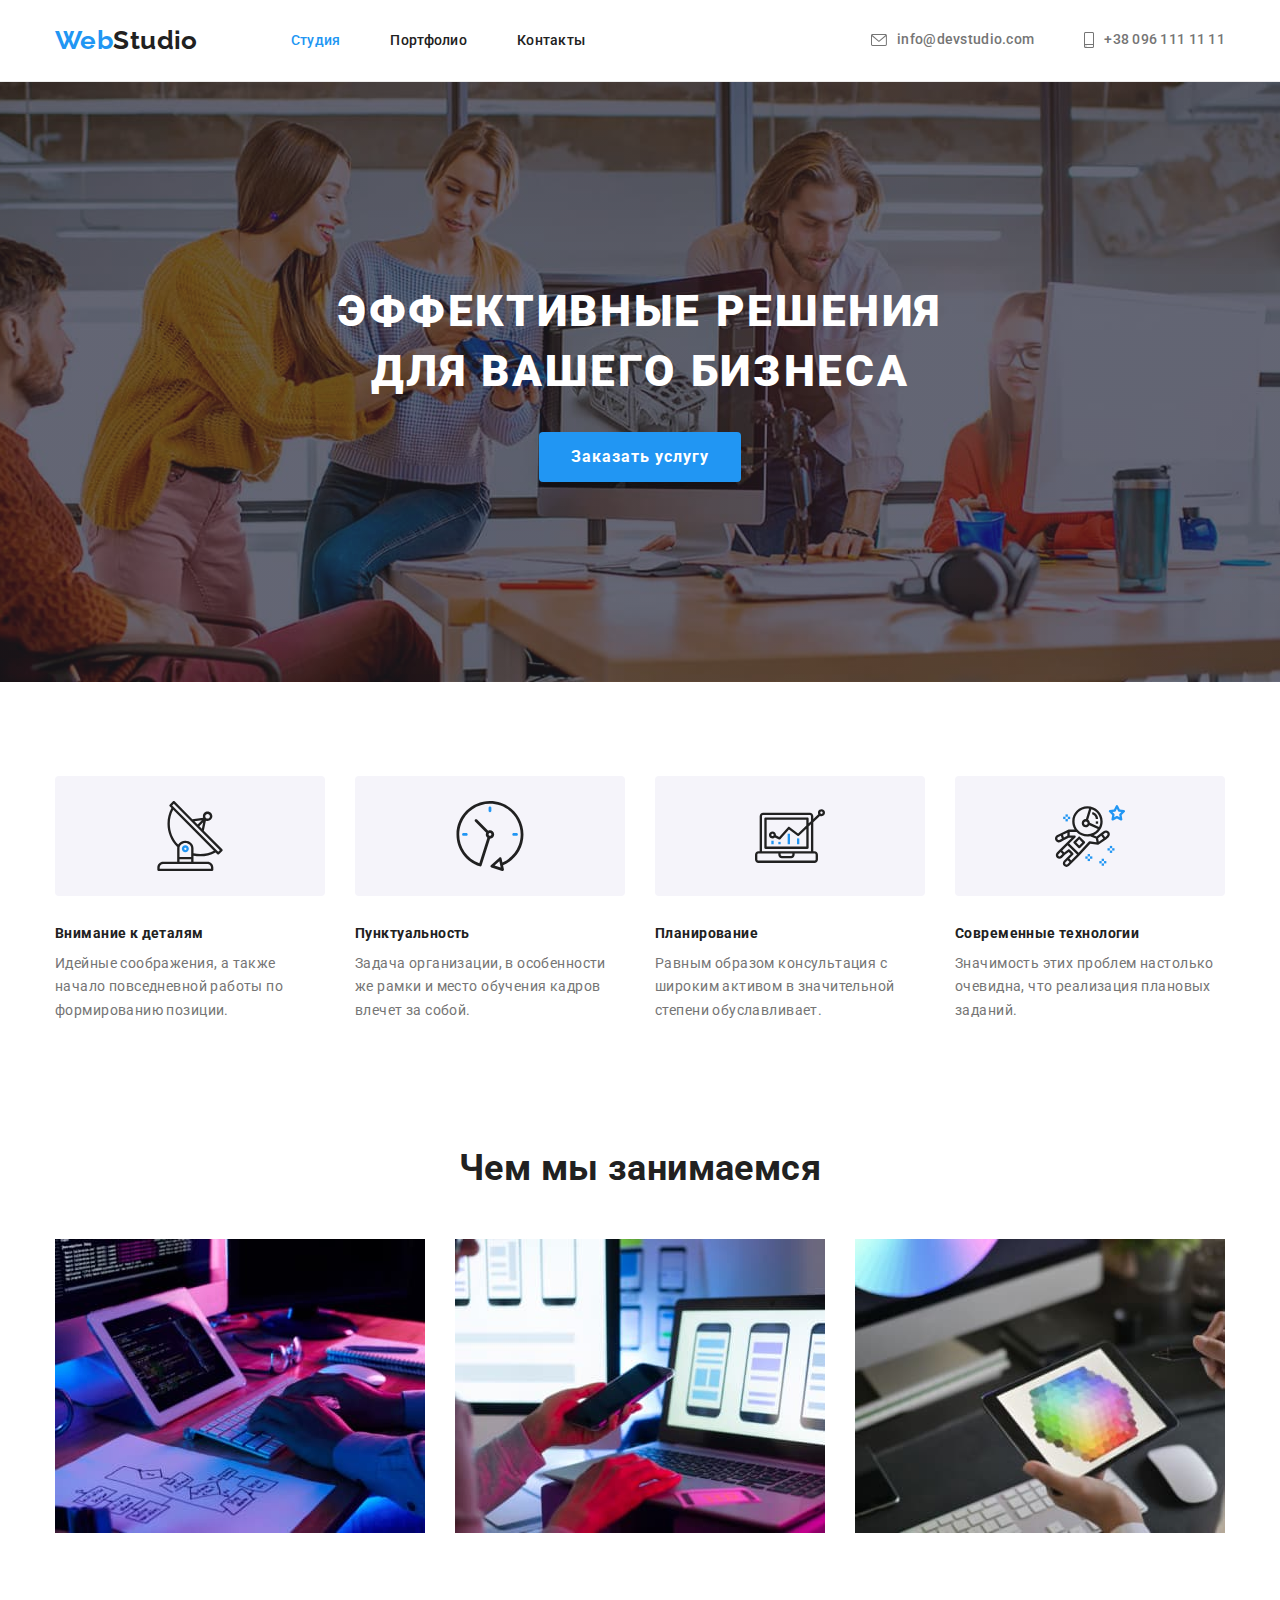
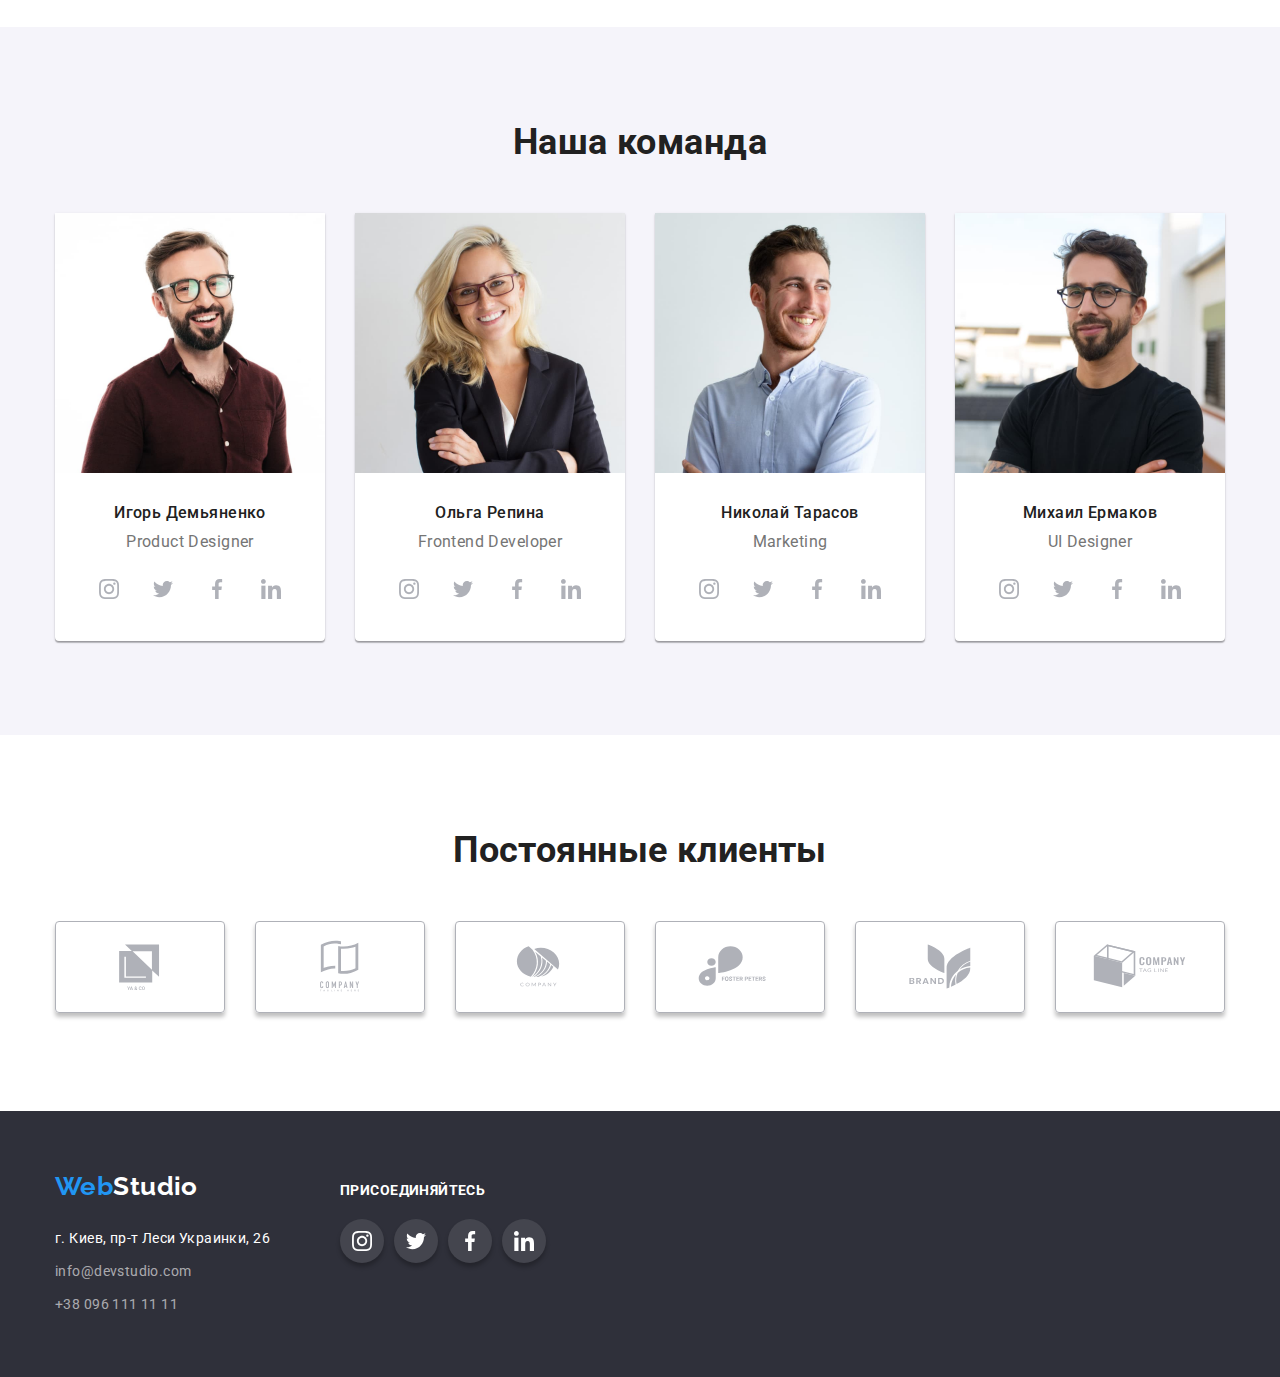
==== index.html @ 9200c5a9 "new" ====
<!DOCTYPE html>
<html lang="ru">
  <head>
    <meta charset="UTF-8" />
    <meta http-equiv="X-UA-Compatible" content="IE=edge" />
    <meta name="viewport" content="width=device-width, initial-scale=1.0" />
    <title>Studia</title>
    <link rel="preconnect" href="https://fonts.gstatic.com" />
    <link
      href="https://fonts.googleapis.com/css2?family=Raleway:wght@700&family=Roboto:wght@400;500;700;900&display=swap"
      rel="stylesheet"
    />
    <link
      rel="stylesheet"
      href="https://cdnjs.cloudflare.com/ajax/libs/modern-normalize/1.1.0/modern-normalize.min.css"
    />
    <link rel="stylesheet" href="./css/styles.css" />
  </head>
  <body>
    <!-- Шапка Сайта-->
    <header>
      <div class="container main-nav">
        <a href="./index.html" class="logo"
          >Web<span class="accent">Studio</span></a
        >
        <nav>
          <ul class="site-nav list">
            <li class="item"><a href="/" class="current">Студия</a></li>
            <li class="item"><a href="./portfolio.html">Портфолио</a></li>
            <li class="item"><a href="/">Контакты</a></li>
          </ul>
        </nav>
        <ul class="contacts-list">
          <li class="item">
            <a href="mailto:info@devstudio.com" class="envelope">
              <svg width="16px" height="12px" class="envelope-icon">
                <use href="./images/symbol-defs.svg#icon-envelope"></use>
              </svg>
              info@devstudio.com</a
            >
          </li>
          <li class="item">
            <a href="tel:+380961111111" class="envelope">
              <svg class="envelope-icon" width="10px" height="16px">
                <use href="./images/symbol-defs.svg#icon-smartphone"></use>
              </svg>
              +38 096 111 11 11</a
            >
          </li>
        </ul>
      </div>
    </header>
    <main>
      <!-- Решения для бизнеса-->
      <section class="hero">
        <h1 class="hero-title">Эффективные решения<br />для вашего бизнеса</h1>
        <button type="button">Заказать услугу</button>
      </section>
      <!-- Особенности в работах-->
      <section class="section">
        <div class="container">
          <h2 class="visually-hidden">Особенности в работах</h2>
          <ul class="list-text">
            <li class="list-text-item">
              <div class="list-text-icons">
                <svg width="70px" height="70px">
                  <use href="./images/symbol-defs.svg#icon-antenna"></use>
                </svg>
              </div>
              <h3>Внимание к деталям</h3>
              <p>
                Идейные соображения, а также начало повседневной работы по
                формированию позиции.
              </p>
            </li>
            <li class="list-text-item clock">
              <div class="list-text-icons">
                <svg width="70px" height="70px">
                  <use href="./images/symbol-defs.svg#icon-clock"></use>
                </svg>
              </div>
              <h3>Пунктуальность</h3>
              <p>
                Задача организации, в особенности же рамки и место обучения
                кадров влечет за собой.
              </p>
            </li>
            <li class="list-text-item diagram">
              <div class="list-text-icons">
                <svg width="70px" height="70px">
                  <use href="./images/symbol-defs.svg#icon-diagram"></use>
                </svg>
              </div>
              <h3>Планирование</h3>
              <p>
                Равным образом консультация с широким активом в значительной
                степени обуславливает.
              </p>
            </li>
            <li class="list-text-item astronaut">
              <div class="list-text-icons">
                <svg width="70px" height="70px">
                  <use href="./images/symbol-defs.svg#icon-astronaut"></use>
                </svg>
              </div>
              <h3>Современные технологии</h3>
              <p>
                Значимость этих проблем настолько очевидна, что реализация
                плановых заданий.
              </p>
            </li>
          </ul>
        </div>
      </section>
      <!-- Чем мы занимаемся-->
      <section class="section work">
        <div class="container">
          <h2 class="section-title">Чем мы занимаемся</h2>
          <ul class="list">
            <li>
              <img
                src="./images/planshet.jpg"
                alt="печать текста на клавиатуре"
                width="370"
              />
            </li>
            <li>
              <img
                src="./images/telefon.jpg"
                alt="с телефоном в руках"
                width="370"
              />
            </li>
            <li>
              <img
                src="./images/risunok.jpg"
                alt="с планшетом в руках"
                width="370"
              />
            </li>
          </ul>
        </div>
      </section>
      <!-- Команда-->
      <section class="section-our-team">
        <div class="container">
          <h2 class="section-title">Наша команда</h2>
          <ul class="list">
            <li class="list-item">
              <img
                src="./images/igordemjanenko.jpg"
                alt="Игорь Демьяненко"
                width="270"
              />

              <h3>Игорь Демьяненко</h3>
              <p>Product Designer</p>

              <ul class="list-icons-team">
                <li>
                  <a href="https://www.instagram.com/" class="icons-team">
                    <svg class="icon-team" width="20px" height="20px">
                      <use href="./images/symbol-defs.svg#icon-instagram"></use>
                    </svg>
                  </a>
                </li>
                <li>
                  <a href="https://www.twitter.com/" class="icons-team">
                    <svg class="icon-team" width="20px" height="20px">
                      <use href="./images/symbol-defs.svg#icon-twitter"></use>
                    </svg>
                  </a>
                </li>
                <li>
                  <a href="https://www.facebook.com/" class="icons-team">
                    <svg class="icon-team" width="20px" height="20px">
                      <use href="./images/symbol-defs.svg#icon-facebook"></use>
                    </svg>
                  </a>
                </li>
                <li>
                  <a href="https://www.linkedin.com/" class="icons-team">
                    <svg class="icon-team" width="20px" height="20px">
                      <use href="./images/symbol-defs.svg#icon-linkedin"></use>
                    </svg>
                  </a>
                </li>
              </ul>
            </li>
            <li class="list-item">
              <img
                src="./images/olgarepina.jpg"
                alt="Ольга Репина"
                width="270"
              />

              <h3>Ольга Репина</h3>
              <p>Frontend Developer</p>

              <ul class="list-icons-team">
                <li>
                  <a href="https://www.instagram.com/" class="icons-team">
                    <svg class="icon-team" width="20px" height="20px">
                      <use href="./images/symbol-defs.svg#icon-instagram"></use>
                    </svg>
                  </a>
                </li>
                <li>
                  <a href="https://www.twitter.com/" class="icons-team">
                    <svg class="icon-team" width="20px" height="20px">
                      <use href="./images/symbol-defs.svg#icon-twitter"></use>
                    </svg>
                  </a>
                </li>
                <li>
                  <a href="https://www.facebook.com/" class="icons-team">
                    <svg class="icon-team" width="20px" height="20px">
                      <use href="./images/symbol-defs.svg#icon-facebook"></use>
                    </svg>
                  </a>
                </li>
                <li>
                  <a href="https://www.linkedin.com/" class="icons-team">
                    <svg class="icon-team" width="20px" height="20px">
                      <use href="./images/symbol-defs.svg#icon-linkedin"></use>
                    </svg>
                  </a>
                </li>
              </ul>
            </li>
            <li class="list-item">
              <img
                src="./images/nikolajtarasov.jpg"
                alt="Николай Тарасов"
                width="270"
              />

              <h3>Николай Тарасов</h3>
              <p>Marketing</p>

              <ul class="list-icons-team">
                <li>
                  <a href="https://www.instagram.com/" class="icons-team">
                    <svg class="icon-team" width="20px" height="20px">
                      <use href="./images/symbol-defs.svg#icon-instagram"></use>
                    </svg>
                  </a>
                </li>
                <li>
                  <a href="https://www.twitter.com/" class="icons-team">
                    <svg class="icon-team" width="20px" height="20px">
                      <use href="./images/symbol-defs.svg#icon-twitter"></use>
                    </svg>
                  </a>
                </li>
                <li>
                  <a href="https://www.facebook.com/" class="icons-team">
                    <svg class="icon-team" width="20px" height="20px">
                      <use href="./images/symbol-defs.svg#icon-facebook"></use>
                    </svg>
                  </a>
                </li>
                <li>
                  <a href="https://www.linkedin.com/" class="icons-team">
                    <svg class="icon-team" width="20px" height="20px">
                      <use href="./images/symbol-defs.svg#icon-linkedin"></use>
                    </svg>
                  </a>
                </li>
              </ul>
            </li>
            <li class="list-item">
              <img
                src="./images/mikhailyermakov.jpg"
                alt="Михаил Ермаков"
                width="270"
              />

              <h3>Михаил Ермаков</h3>
              <p>UI Designer</p>

              <ul class="list-icons-team">
                <li>
                  <a href="https://www.instagram.com/" class="icons-team">
                    <svg class="icon-team" width="20px" height="20px">
                      <use href="./images/symbol-defs.svg#icon-instagram"></use>
                    </svg>
                  </a>
                </li>
                <li>
                  <a href="https://www.twitter.com/" class="icons-team">
                    <svg class="icon-team" width="20px" height="20px">
                      <use href="./images/symbol-defs.svg#icon-twitter"></use>
                    </svg>
                  </a>
                </li>
                <li>
                  <a href="https://www.facebook.com/" class="icons-team">
                    <svg class="icon-team" width="20px" height="20px">
                      <use href="./images/symbol-defs.svg#icon-facebook"></use>
                    </svg>
                  </a>
                </li>
                <li>
                  <a href="https://www.linkedin.com/" class="icons-team">
                    <svg class="icon-team" width="20px" height="20px">
                      <use href="./images/symbol-defs.svg#icon-linkedin"></use>
                    </svg>
                  </a>
                </li>
              </ul>
            </li>
          </ul>
        </div>
      </section>
      <section class="our-clients">
        <div class="container">
          <h2 class="section-title">Постоянные клиенты</h2>
          <ul class="list-logos">
            <li class="svg-logo-list">
              <a href="/" class="logo-client">
                <svg width="106px" height="60px" class="svg-logo">
                  <use href="./images/symbol-defs.svg#icon-Logo1"></use>
                </svg>
              </a>
            </li>
            <li class="svg-logo-list">
              <a href="/" class="logo-client">
                <svg width="106px" height="60px" class="svg-logo">
                  <use href="./images/symbol-defs.svg#icon-Logo2"></use>
                </svg>
              </a>
            </li>
            <li class="svg-logo-list">
              <a href="/" class="logo-client">
                <svg width="106px" height="60px" class="svg-logo">
                  <use href="./images/symbol-defs.svg#icon-Logo3"></use>
                </svg>
              </a>
            </li>
            <li class="svg-logo-list">
              <a href="/" class="logo-client">
                <svg width="106px" height="60px" class="svg-logo">
                  <use href="./images/symbol-defs.svg#icon-Logo4"></use>
                </svg>
              </a>
            </li>
            <li class="svg-logo-list">
              <a href="/" class="logo-client">
                <svg width="106px" height="60px" class="svg-logo">
                  <use href="./images/symbol-defs.svg#icon-Logo5"></use>
                </svg>
              </a>
            </li>
            <li class="svg-logo-list">
              <a href="/" class="logo-client">
                <svg width="106px" height="60px" class="svg-logo">
                  <use href="./images/symbol-defs.svg#icon-Logo6"></use>
                </svg>
              </a>
            </li>
          </ul>
        </div>
      </section>
    </main>
    <!--Футер-->
    <footer>
      <div class="container footer-container">
        <div class="nav-footer">
          <a href="/" class="logo logo-footer"
            >Web<span class="accent-footer">Studio</span></a
          >
          <address>
            <ul class="list-footer">
              <li>
                <a
                  class="adress"
                  href="https://goo.gl/maps/MWfXR5edQ5mQwXb56"
                  target="_blank"
                  rel="noreferrer noopener"
                  title="карты google"
                  >г. Киев, пр-т Леси Украинки, 26</a
                >
              </li>
              <li>
                <a class="contacts-footer" href="mailto:info@devstudio.com"
                  >info@devstudio.com</a
                >
              </li>
              <li>
                <a class="contacts-footer" href="tel:+380961111111"
                  >+38 096 111 11 11</a
                >
              </li>
            </ul>
          </address>
        </div>
        <div class="icons-nav-footer">
          <p class="text-footer">Присоединяйтесь</p>
          <ul class="list-icons-footer">
            <li>
              <a href="https://www.instagram.com/" class="icons-footer">
                <svg class="icon-footer" width="20px" height="20px">
                  <use href="./images/symbol-defs.svg#icon-instagram"></use>
                </svg>
              </a>
            </li>
            <li>
              <a href="https://www.twitter.com/" class="icons-footer">
                <svg class="icon-footer" width="20px" height="20px">
                  <use href="./images/symbol-defs.svg#icon-twitter"></use>
                </svg>
              </a>
            </li>
            <li>
              <a href="https://www.facebook.com/" class="icons-footer">
                <svg class="icon-footer" width="20px" height="20px">
                  <use href="./images/symbol-defs.svg#icon-facebook"></use>
                </svg>
              </a>
            </li>
            <li>
              <a href="https://www.linkedin.com/" class="icons-footer">
                <svg class="icon-footer" width="20px" height="20px">
                  <use href="./images/symbol-defs.svg#icon-linkedin"></use>
                </svg>
              </a>
            </li>
          </ul>
        </div>
      </div>
    </footer>
  </body>
</html>
---- css/styles.css ----
:root {
  --primary-text-color: #212121;
  --secondary-text-color: #757575;
  --accent: #2196f3;
  --font-color: #ffffff;
  --secondary-font-color: #2f303a;
  --third-font-color: #f5f4fa;
}
h1,
h2,
h3,
p {
  margin-top: 0;
  margin-bottom: 0;
}
html {
  box-sizing: border-box;
}
header {
  padding-top: 25px;
  padding-bottom: 25px;
  border-bottom: 1px solid #ececec;
}
body {
  background-color: var(--font-color);
  color: var(--primary-text-color);
  margin: 0;

  font-family: roboto, sans-serif;
  letter-spacing: 0.03em;
  font-size: 14px;
  line-height: 1.7;
}
img {
  display: block;
}

.list {
  display: flex;
  flex-wrap: wrap;
  list-style: none;
  padding: 0;
  margin: 0;
}
.list .item:not(:last-child) {
  margin-right: 50px;
}
.list li:not(:last-child) {
  margin-right: 30px;
}
.list-item {
  background-color: var(--font-color);
  margin-bottom: 0;
  box-shadow: 0px 1px 3px rgba(0, 0, 0, 0.12), 0px 1px 1px rgba(0, 0, 0, 0.14),
    0px 2px 1px rgba(0, 0, 0, 0.2);
  border-radius: 0px 0px 4px 4px;
}
a {
  text-decoration: none;
}
.list-text {
  display: flex;
  flex-wrap: nowrap;
  list-style: none;
  padding-left: 0;
  margin: 0;
}
.list-text li:not(:last-child) {
  margin-right: 30px;
}

.list-text-item {
  height: auto;
  width: 270px;

  margin-bottom: 30px;
}
.list-text-icons {
  background-color: var(--third-font-color);
  height: 120px;
  margin-bottom: 30px;
  align-items: center;
  justify-content: center;
  display: flex;
  border-radius: 4px;
}

.container {
  width: 1200px;
  padding-left: 15px;
  padding-right: 15px;
  margin: 0 auto;
}

/* header */
.main-nav {
  display: flex;
  align-items: center;
}

.logo {
  color: var(--accent);
  margin-right: 93px;

  font-family: raleway;
  font-weight: bold;
  font-size: 26px;
  line-height: 1.19;
}

.accent {
  color: var(--primary-text-color);
}
.accent-footer {
  color: var(--font-color);
}

.site-nav a {
  color: var(--primary-text-color);

  font-weight: 500;
  font-size: 14px;
  line-height: 1.14;
  letter-spacing: 0.02em;
}

.site-nav a:hover,
.site-nav a:focus {
  color: var(--accent);
}
.site-nav .current {
  color: var(--accent);
}
.site-nav {
  display: flex;
}
.site-nav .item {
  margin-right: 50px;
  display: block;
}
.site-nav .item:last-child {
  margin-right: 0;
}
.contacts-list a {
  color: var(--secondary-text-color);

  font-weight: 500;
  font-size: 14px;
  line-height: 1.14;
  letter-spacing: 0.02em;
}

.contacts-list {
  display: flex;
  list-style: none;
  padding-left: 0;
  padding: 0;
  margin-top: 0;
  margin-bottom: 0;
  margin-left: auto;
}
.contacts-list .item + .item {
  margin-left: 50px;
}
.envelope {
  display: flex;
  align-items: center;
}
.envelope:hover,
.envelope:focus {
  color: var(--accent);
  cursor: pointer;
}
.envelope-icon {
  margin-right: 10px;
  fill: currentColor;
}

.visually-hidden {
  position: absolute;
  width: 1px;
  height: 1px;
  margin: -1px;
  border: 0;
  padding: 0;
  white-space: nowrap;
  clip-path: inset(100%);
  clip: rect(0 0 0 0);
  overflow: hidden;
}

/* hero */
.hero {
  background-color: var(--secondary-font-color);
  text-align: center;
  margin-left: auto;
  margin-right: auto;
  padding-top: 200px;
  padding-bottom: 200px;
  max-width: 1600px;
  background-image: linear-gradient(
      to right,
      rgba(47, 48, 58, 40%),
      rgba(47, 48, 58, 40%)
    ),
    url("../images/hero.jpg");

  background-repeat: no-repeat;
  background-position: center;
  background-size: cover;
}

.hero-title {
  color: var(--font-color);
  margin-top: 0;
  margin-bottom: 30px;
  font-weight: 900;
  font-size: 44px;
  line-height: 1.36;

  letter-spacing: 0.06em;
  text-transform: uppercase;
}

/* section */
.section {
  padding-top: 94px;
  padding-bottom: 94px;
}
.work {
  padding-top: 0;
}

.section-title {
  color: var(--primary-text-color);
  margin-top: 0;
  margin-bottom: 50px;

  font-weight: bold;
  font-size: 36px;
  line-height: 1.17;
  text-align: center;
}
.section h3 {
  margin-bottom: 10px;

  font-weight: bold;
  font-size: 14px;
  line-height: 1.14;
}

.section p {
  color: var(--secondary-text-color);
  margin-bottom: 0;
  margin-top: 0;
}
.section-our-team {
  background-color: var(--third-font-color);

  padding-top: 94px;
  padding-bottom: 94px;
}
.section-our-team p {
  color: var(--secondary-text-color);

  font-size: 16px;
  line-height: 1.19;
  text-align: center;
}

.section-our-team h3 {
  margin-top: 30px;
  margin-bottom: 10px;

  font-weight: 500;
  font-size: 16px;
  line-height: 1.19;
  text-align: center;
}

.icons-nav-team {
  display: flex;
  justify-content: center;
}
.list-icons-team {
  list-style: none;
  display: flex;
  padding-left: 0;
  justify-content: center;
  margin-top: 16px;
  margin-bottom: 0;
  margin-bottom: 30px;
}
.list-icons-team li:not(:last-child) {
  margin-right: 10px;
}

.icons-team {
  display: flex;
  align-items: center;
  justify-content: center;
  width: 44px;
  height: 44px;
  border-radius: 50%;
  fill: rgba(175, 177, 184, 1);
}
.icons-team:hover,
.icons-team:focus {
  background-color: var(--accent);
  fill: var(--font-color);
}

/* button */
button {
  color: var(--font-color);
  background: var(--accent);
  cursor: pointer;
  border-radius: 4px;
  padding: 10px 32px;
  min-width: 200px;
  text-align: center;
  box-shadow: 0px 4px 4px rgba(0, 0, 0, 0.15);
  border: 0;

  font-family: inherit;
  font-weight: bold;
  font-size: 16px;
  line-height: 1.88;
  letter-spacing: 0.06em;
}
button:hover,
button:focus {
  background: #188ce8;
  box-shadow: 0px 4px 4px rgba(0, 0, 0, 0.15);
  border-radius: 0;
}

.filter-button {
  color: var(--primary-text-color);
  min-width: 73px;
  background-color: var(--third-font-color);
  border-radius: 4px;
  display: inline-block;
  text-align: center;
  padding: 6px 22px;
  box-shadow: none;

  font-family: inherit;
  font-weight: 500;
  font-size: 16px;
  line-height: 1.63;
  letter-spacing: 0.03em;
}

.filter-button:hover,
.filter-button:focus {
  color: var(--font-color);
  background-color: var(--accent);
  border-radius: 4px;
  box-shadow: 0px 2px 2px 0px rgba(0, 0, 0, 0.12),
    0px 1px 2px 0px rgba(0, 0, 0, 0.08), 0px 3px 1px 0px rgba(0, 0, 0, 0.1);
}
.our-clients {
  margin-top: 94px;
}
.logo-client {
  display: flex;
  align-items: center;
  justify-content: center;
  width: 170px;
  height: 92px;
  fill: #afb1b8;
  box-shadow: 0px 4px 4px 0px rgba(0, 0, 0, 0.25);
  border-radius: 4px;
  border: 1px solid #afb1b8;
}
.list-logos {
  display: flex;
  list-style: none;
  flex-wrap: nowrap;
  justify-content: space-between;
  padding-left: 0;
  margin-bottom: 98px;
  margin-top: 0;
}
.svg-logo-list:not(:last-child) {
  margin-right: 30px;
}
.svg-logo {
  margin: 16px 32px;
}
.logo-client:hover,
.logo-client:focus {
  fill: var(--accent);
  border: 1px solid #2196f3;
}
/* footer */

.logo-footer {
  margin-bottom: 25px;
  display: block;
  margin-right: 0;
}

.list-footer {
  list-style: none;
  margin-top: 0;
  margin-bottom: 0;

  padding-left: 0;
}
.list-footer li:not(:last-child) {
  margin-bottom: 9px;
}
footer {
  background-color: var(--secondary-font-color);
  padding-top: 60px;
  padding-bottom: 60px;
}
.footer-container {
  display: flex;
  width: 1200px;
  justify-content: left;
  align-items: baseline;
}
.adress {
  color: var(--font-color);
  margin-bottom: 9px;
}
.adress:hover,
.adress:focus {
  color: var(--accent);
}
.contacts-footer {
  color: #ffffff99;
  margin-bottom: 9px;
}
.contacts-footer:hover,
.contacts-footer:focus {
  color: var(--accent);
}
address {
  font-style: normal;
}
.text-footer {
  text-transform: uppercase;
  color: var(--font-color);
  font-weight: bold;
  font-size: 14px;
  line-height: 1.14;
  letter-spacing: 0.03em;
}

.icons-footer:hover,
.icons-footer:focus {
  background-color: var(--accent);
}

.icons-footer {
  display: flex;
  align-items: center;
  justify-content: center;
  width: 44px;
  height: 44px;
  border-radius: 50%;
  border: 1px rgba(0, 0, 0, 1);
  box-shadow: 0px 4px 4px 0px rgba(0, 0, 0, 0.25);
  background-color: rgba(68, 69, 78, 1);
  fill: #ffffff;
}
.icons-nav-footer {
  margin-left: 70px;
}
.list-icons-footer li:not(:last-child) {
  margin-right: 10px;
}
.list-icons-footer {
  list-style: none;
  display: flex;
  padding-left: 0;
  margin-top: 20px;
  margin-bottom: 0;
}

/* porfolio */

.list-photo {
  display: flex;
  flex-wrap: wrap;
  list-style: none;
  padding: 0;
  margin-bottom: 0;
  margin-top: 0;
}
.list-element {
  margin-right: 30px;
  width: 370px;
  margin-bottom: 30px;
}
.list-element:nth-child(3n) {
  margin-right: 0;
}
.list-element:nth-last-child(-n + 3) {
  margin-bottom: 0;
}

.link-portfolio p {
  color: var(--secondary-text-color);

  font-size: 16px;
  line-height: 1.9;
}
.link-portfolio h2 {
  color: var(--primary-text-color);
  margin-bottom: 4px;
  font-weight: bold;
  font-size: 18px;
  line-height: 2;
  letter-spacing: 0.06em;
}
.link-portfolio {
  display: inline-block;
}
.link-portfolio:hover,
.link-portfolio:focus {
  box-shadow: 1px 4px 6px 0px rgba(0, 0, 0, 0.16),
    0px 4px 4px 0px rgba(0, 0, 0, 0.06), 0px 1px 1px 0px rgba(0, 0, 0, 0.12);
}
.list-button {
  display: flex;
  list-style: none;
  margin: 0;

  margin-bottom: 50px;
  padding-left: 0;
  justify-content: center;
}
.list-photo-element {
  padding: 20px 24px;
  border-left: 1px solid #eeeeee;
  border-right: 1px solid #eeeeee;
  border-bottom: 1px solid #eeeeee;
}
.list-button li:not(:last-child) {
  margin-right: 8px;
}
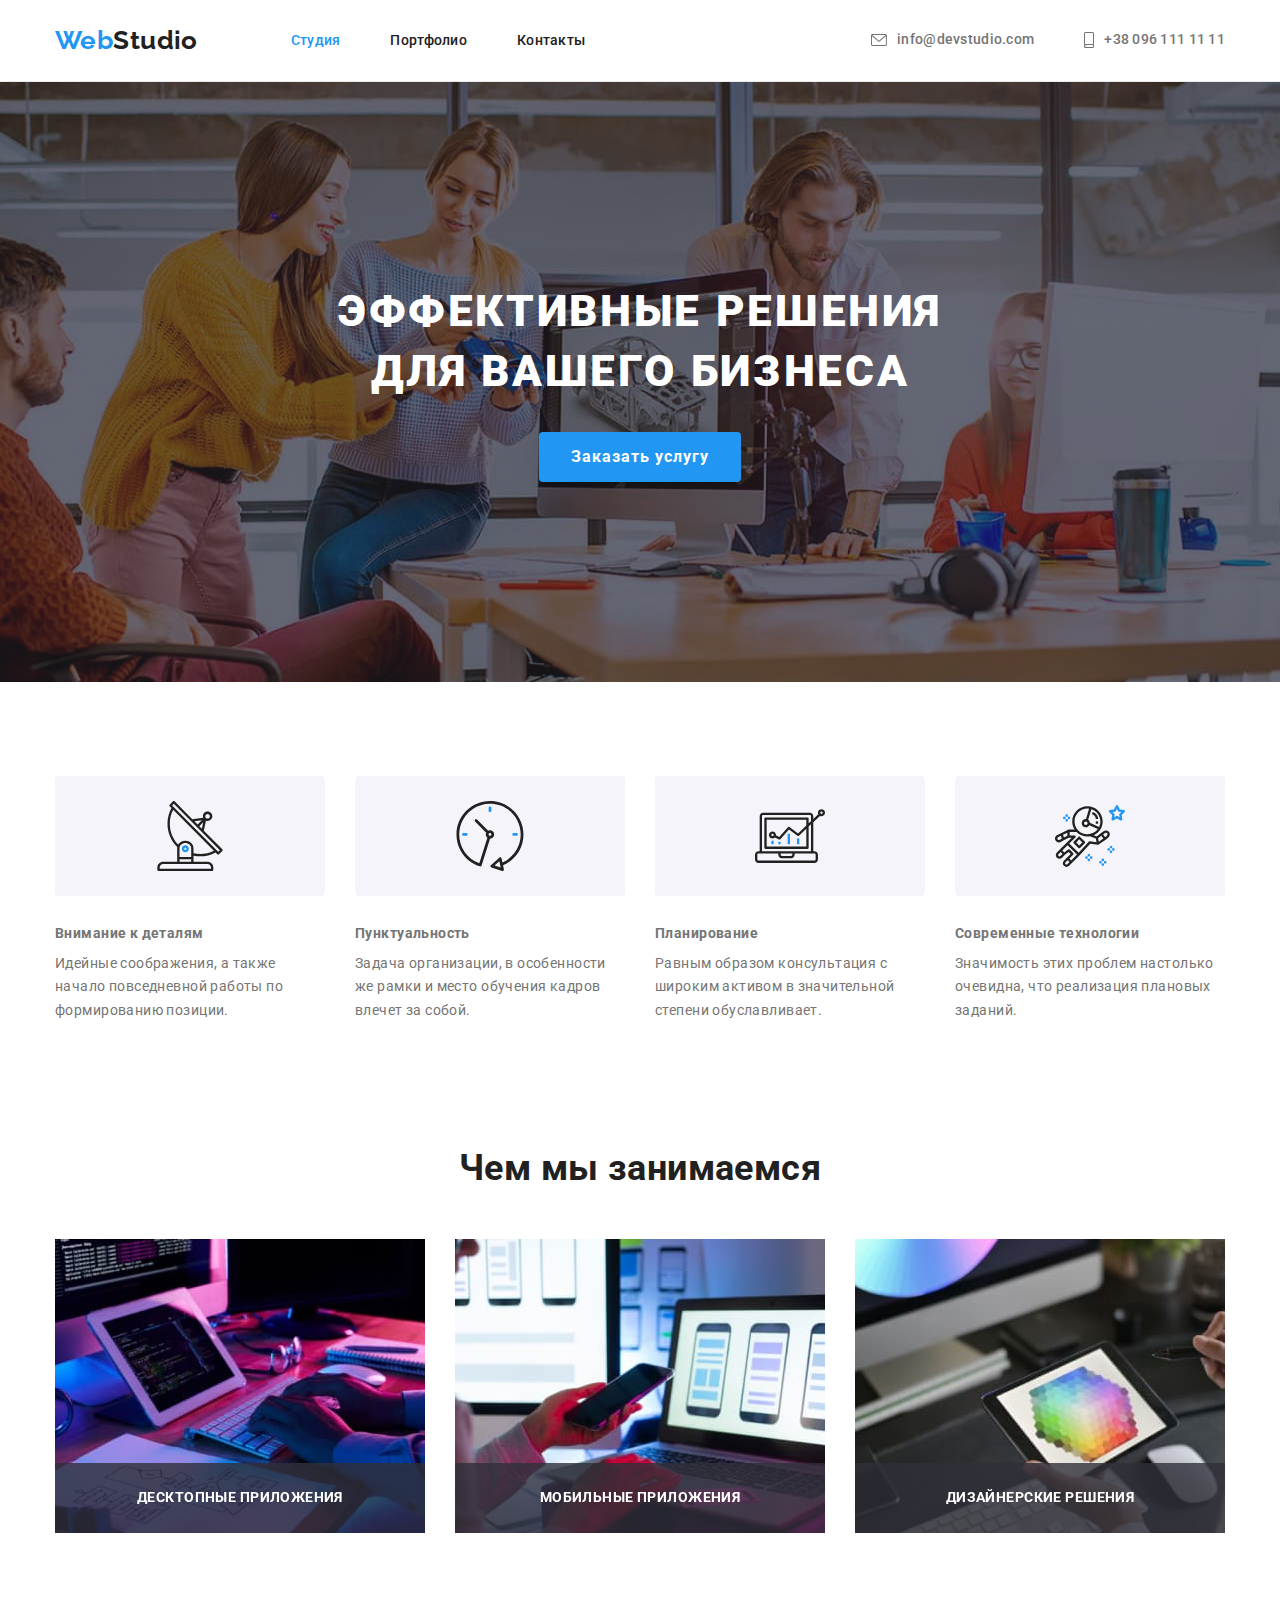
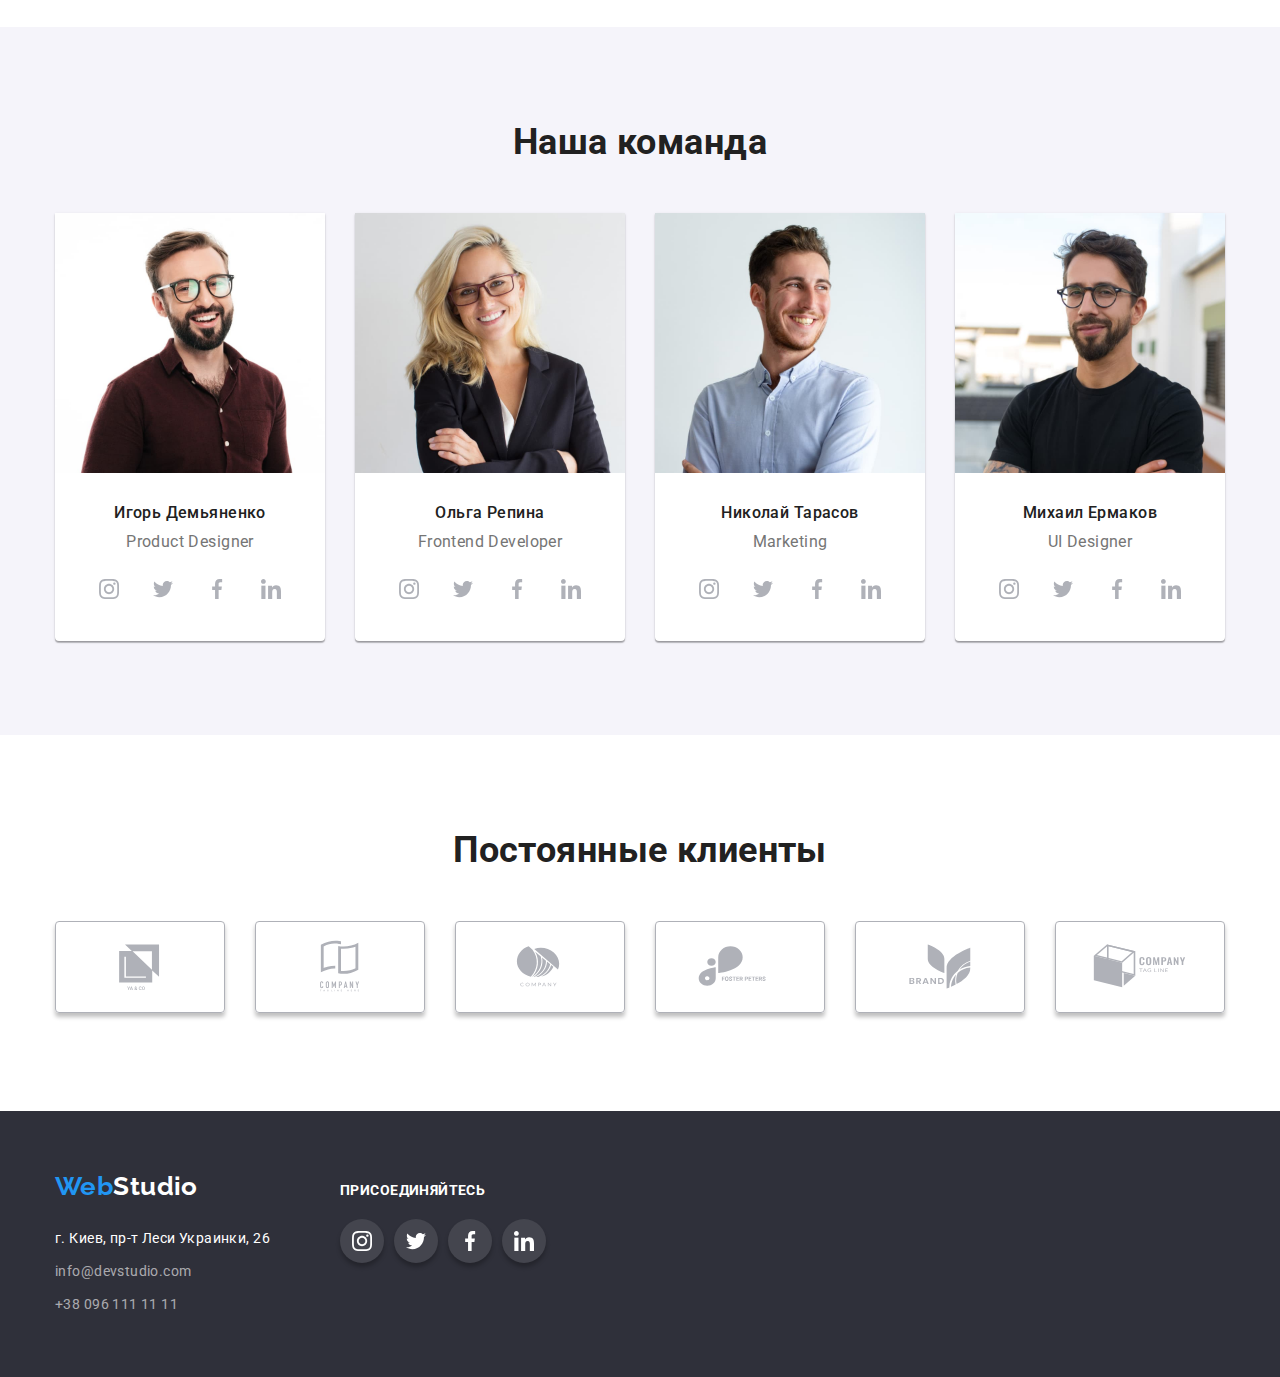
==== commit 03bfb514: "hard work" ====
--- a/index.html
+++ b/index.html
@@ -54,8 +54,15 @@
       <!-- Решения для бизнеса-->
       <section class="hero">
         <h1 class="hero-title">Эффективные решения<br />для вашего бизнеса</h1>
-        <button type="button">Заказать услугу</button>
+        <button type="button" data-modal-open>Заказать услугу</button>
       </section>
+      <div class="backdrop is-hidden" data-modal>
+        <div class="modal">
+          <button type="button" class="modal-button" data-modal-close>
+            close
+          </button>
+        </div>
+      </div>
       <!-- Особенности в работах-->
       <section class="section">
         <div class="container">
@@ -118,25 +125,34 @@
           <h2 class="section-title">Чем мы занимаемся</h2>
           <ul class="list">
             <li>
-              <img
-                src="./images/planshet.jpg"
-                alt="печать текста на клавиатуре"
-                width="370"
-              />
-            </li>
-            <li>
-              <img
-                src="./images/telefon.jpg"
-                alt="с телефоном в руках"
-                width="370"
-              />
-            </li>
-            <li>
-              <img
-                src="./images/risunok.jpg"
-                alt="с планшетом в руках"
-                width="370"
-              />
+              <div class="list-work">
+                <img
+                  src="./images/planshet.jpg"
+                  alt="печать текста на клавиатуре"
+                  width="370"
+                />
+                <p class="overlay-work">Десктопные приложения</p>
+              </div>
+            </li>
+            <li>
+              <div class="list-work">
+                <img
+                  src="./images/telefon.jpg"
+                  alt="с телефоном в руках"
+                  width="370"
+                />
+                <p class="overlay-work">Мобильные приложения</p>
+              </div>
+            </li>
+            <li>
+              <div class="list-work">
+                <img
+                  src="./images/risunok.jpg"
+                  alt="с планшетом в руках"
+                  width="370"
+                />
+                <p class="overlay-work">Дизайнерские решения</p>
+              </div>
             </li>
           </ul>
         </div>
@@ -430,5 +446,6 @@
         </div>
       </div>
     </footer>
+    <script src="./modal.js"></script>
   </body>
 </html>
--- a/css/styles.css
+++ b/css/styles.css
@@ -122,6 +122,7 @@
   font-size: 14px;
   line-height: 1.14;
   letter-spacing: 0.02em;
+  padding-bottom: 32px;
 }
 
 .site-nav a:hover,
@@ -130,10 +131,12 @@
 }
 .site-nav .current {
   color: var(--accent);
+  padding-bottom: 32px;
 }
 .site-nav {
   display: flex;
 }
+
 .site-nav .item {
   margin-right: 50px;
   display: block;
@@ -222,6 +225,32 @@
   text-transform: uppercase;
 }
 
+.backdrop {
+  position: fixed;
+  top: 0;
+  left: 0;
+  width: 100%;
+  height: 100%;
+  background-color: rgba(0, 0, 0, 0.2);
+}
+.backdrop.is-hidden {
+  opacity: 0;
+  pointer-events: none;
+  visibility: visible;
+}
+.modal {
+  position: absolute;
+  top: 50%;
+  left: 50%;
+  transform: translate(-50%, -50%);
+  min-height: 581px;
+  min-width: 528px;
+  background-color: rgba(255, 255, 255, 1);
+  border-radius: 4px;
+  box-shadow: 0px 1px 3px rgba(0, 0, 0, 0.12), 0px 1px 1px rgba(0, 0, 0, 0.14),
+    0px 2px 1px rgba(0, 0, 0, 0.2);
+}
+
 /* section */
 .section {
   padding-top: 94px;
@@ -230,7 +259,26 @@
 .work {
   padding-top: 0;
 }
-
+.list-work {
+  position: relative;
+}
+.overlay-work {
+  position: absolute;
+  bottom: 0;
+  left: 0;
+  width: 100%;
+  padding: 27px 82px;
+  height: 70px;
+  font-style: normal;
+  font-weight: 700;
+  font-size: 14px;
+  line-height: 1.14;
+  text-align: center;
+  letter-spacing: 0.03em;
+  text-transform: uppercase;
+  background-color: rgba(47, 48, 58, 0.8);
+  color: var(--font-color);
+}
 .section-title {
   color: var(--primary-text-color);
   margin-top: 0;
@@ -249,7 +297,7 @@
   line-height: 1.14;
 }
 
-.section p {
+.section {
   color: var(--secondary-text-color);
   margin-bottom: 0;
   margin-top: 0;
@@ -350,6 +398,9 @@
   font-size: 16px;
   line-height: 1.63;
   letter-spacing: 0.03em;
+  transition: color 250ms cubic-bezier(0.4, 0, 0.2, 1),
+    background-color 250ms cubic-bezier(0.4, 0, 0.2, 1),
+    box-shadow 250ms cubic-bezier(0.4, 0, 0.2, 1);
 }
 
 .filter-button:hover,
@@ -426,6 +477,7 @@
 .adress {
   color: var(--font-color);
   margin-bottom: 9px;
+  transition: color 250ms cubic-bezier(0.4, 0, 0.2, 1);
 }
 .adress:hover,
 .adress:focus {
@@ -434,6 +486,7 @@
 .contacts-footer {
   color: #ffffff99;
   margin-bottom: 9px;
+  transition: color 250ms cubic-bezier(0.4, 0, 0.2, 1);
 }
 .contacts-footer:hover,
 .contacts-footer:focus {
@@ -467,6 +520,7 @@
   box-shadow: 0px 4px 4px 0px rgba(0, 0, 0, 0.25);
   background-color: rgba(68, 69, 78, 1);
   fill: #ffffff;
+  transition: background-color 250ms cubic-bezier(0.4, 0, 0.2, 1);
 }
 .icons-nav-footer {
   margin-left: 70px;
@@ -503,13 +557,35 @@
 .list-element:nth-last-child(-n + 3) {
   margin-bottom: 0;
 }
-
-.link-portfolio p {
+.overlay {
+  position: absolute;
+  background-color: rgba(33, 150, 243, 0.9);
+  color: var(--font-color);
+  top: 0;
+  left: 0;
+  padding: 63px 24px;
+  font-size: 18px;
+  line-height: 1.55;
+  letter-spacing: 0.03em;
+  height: 100%;
+  width: 100%;
+  overflow: hidden;
+  transform: translateY(100%);
+  transition: transform 250ms cubic-bezier(0.4, 0, 0.2, 1);
+}
+.list-photo-wraper {
+  position: relative;
+  overflow: hidden;
+}
+
+.link-portfolio {
   color: var(--secondary-text-color);
 
   font-size: 16px;
   line-height: 1.9;
-}
+  transition: box-shadow 250ms cubic-bezier(0.4, 0, 0.2, 1);
+}
+
 .link-portfolio h2 {
   color: var(--primary-text-color);
   margin-bottom: 4px;
@@ -526,6 +602,10 @@
   box-shadow: 1px 4px 6px 0px rgba(0, 0, 0, 0.16),
     0px 4px 4px 0px rgba(0, 0, 0, 0.06), 0px 1px 1px 0px rgba(0, 0, 0, 0.12);
 }
+.link-portfolio:focus .overlay,
+.link-portfolio:hover .overlay {
+  transform: translateY(0);
+}
 .list-button {
   display: flex;
   list-style: none;
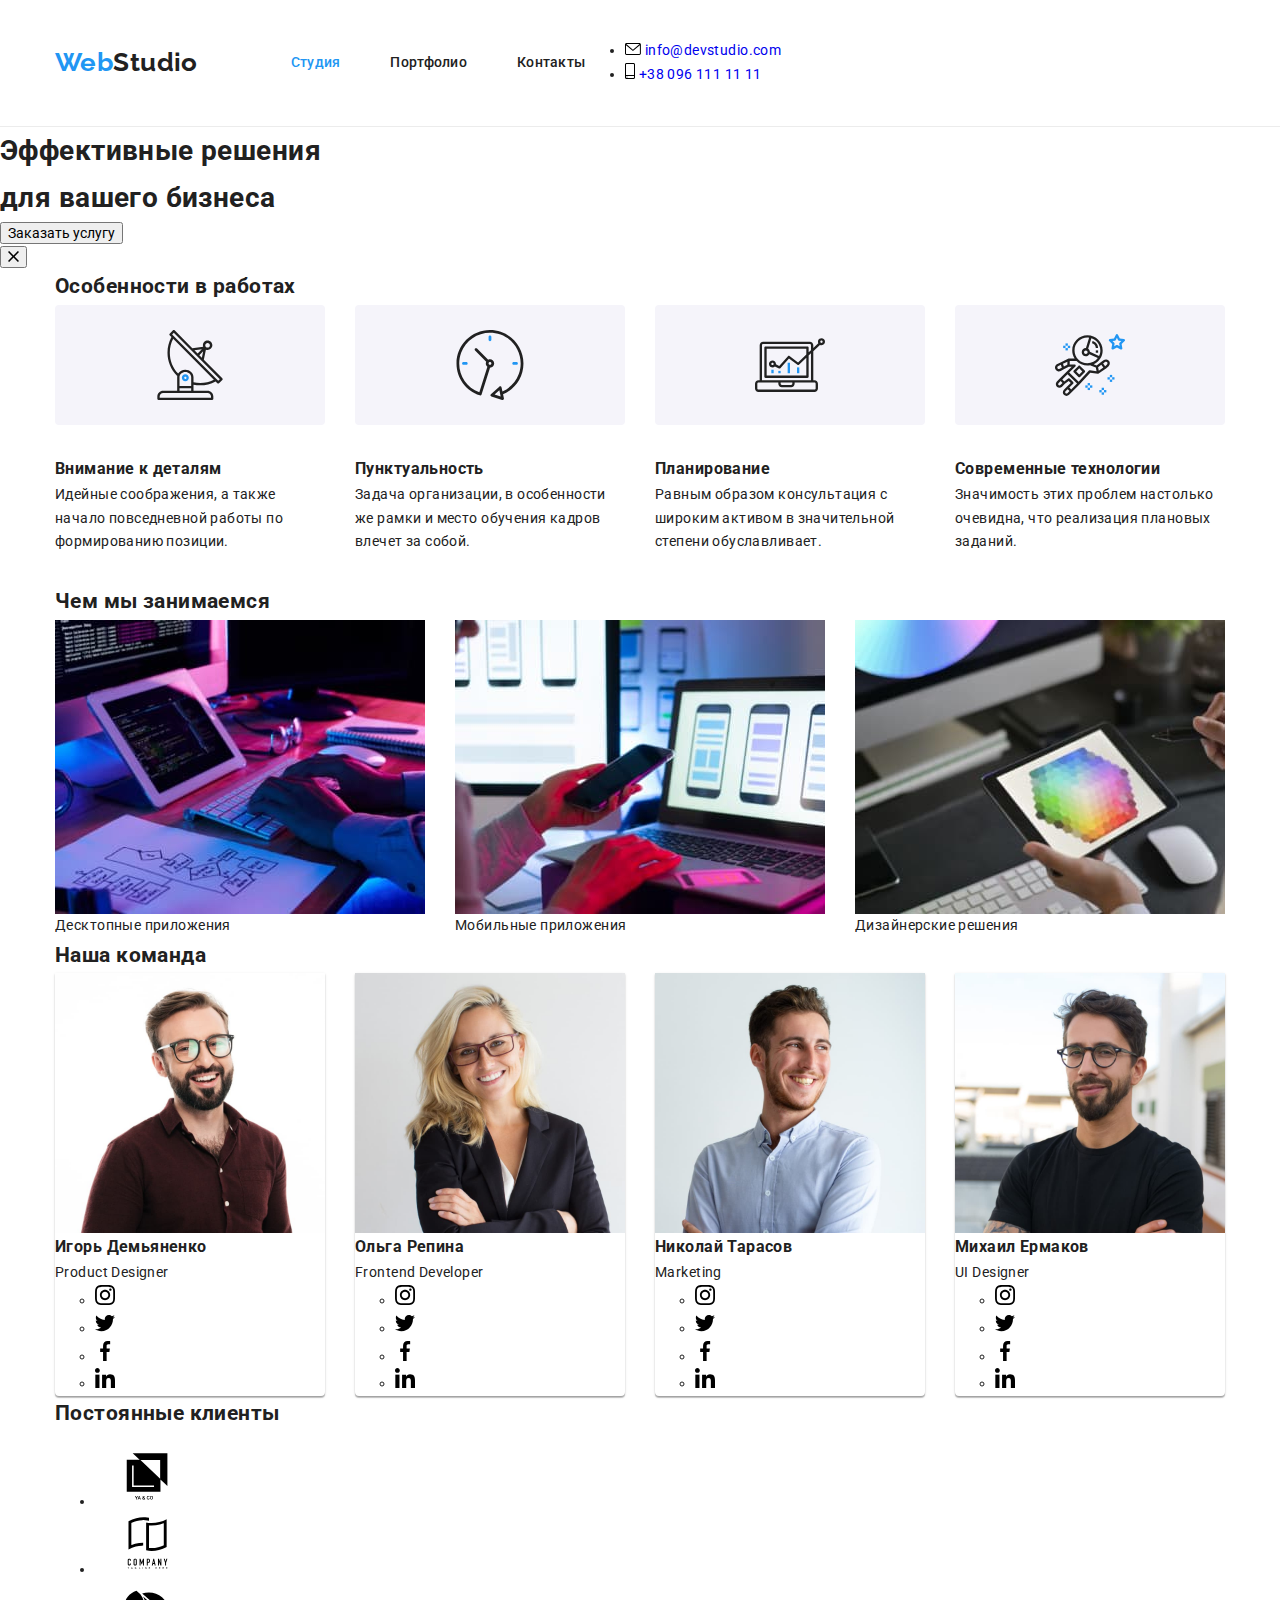
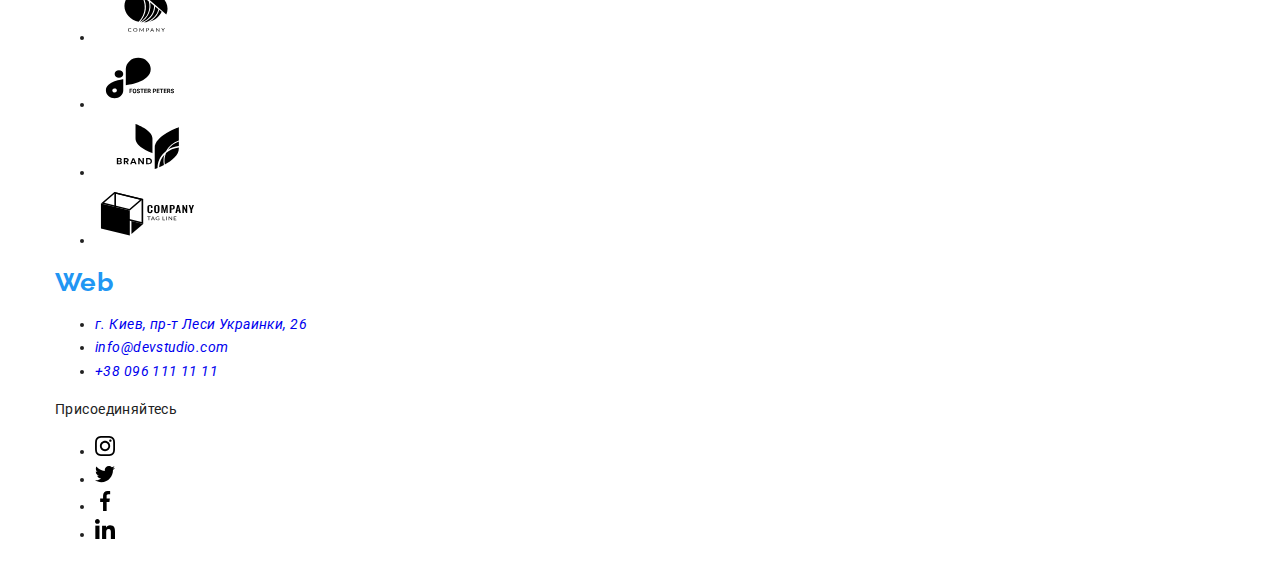
==== commit 53a1a19a: "work" ====
--- a/index.html
+++ b/index.html
@@ -54,12 +54,16 @@
       <!-- Решения для бизнеса-->
       <section class="hero">
         <h1 class="hero-title">Эффективные решения<br />для вашего бизнеса</h1>
-        <button type="button" data-modal-open>Заказать услугу</button>
+        <button type="button" class="button" data-modal-open>
+          Заказать услугу
+        </button>
       </section>
       <div class="backdrop is-hidden" data-modal>
         <div class="modal">
           <button type="button" class="modal-button" data-modal-close>
-            close
+            <svg class="modal-close-icon" width="11" height="11">
+              <use href="/images/symbol-defs.svg#icon-close"></use>
+            </svg>
           </button>
         </div>
       </div>
--- a/css/styles.css
+++ b/css/styles.css
@@ -31,6 +31,7 @@
   font-size: 14px;
   line-height: 1.7;
 }
+
 img {
   display: block;
 }
@@ -123,6 +124,7 @@
   line-height: 1.14;
   letter-spacing: 0.02em;
   padding-bottom: 32px;
+  transition: color 250ms cubic-bezier(0.4, 0, 0.2, 1);
 }
 
 .site-nav a:hover,
@@ -133,6 +135,14 @@
   color: var(--accent);
   padding-bottom: 32px;
 }
+.current {
+  position: relative;
+}
+.current::after {
+  content: "";
+  background-color: var(--accent);
+  position: absolute;
+  
 .site-nav {
   display: flex;
 }
@@ -168,6 +178,7 @@
 .envelope {
   display: flex;
   align-items: center;
+  transition: color 250ms cubic-bezier(0.4, 0, 0.2, 1);
 }
 .envelope:hover,
 .envelope:focus {
@@ -232,6 +243,8 @@
   width: 100%;
   height: 100%;
   background-color: rgba(0, 0, 0, 0.2);
+  transition: opacity 250ms cubic-bezier(0.4, 0, 0.2, 1),
+    visibility 250ms cubic-bezier(0.4, 0, 0.2, 1);
 }
 .backdrop.is-hidden {
   opacity: 0;
@@ -261,6 +274,7 @@
 }
 .list-work {
   position: relative;
+  z-index: -1;
 }
 .overlay-work {
   position: absolute;
@@ -351,6 +365,8 @@
   height: 44px;
   border-radius: 50%;
   fill: rgba(175, 177, 184, 1);
+  transition: background-color 250ms cubic-bezier(0.4, 0, 0.2, 1),
+    fill 250ms cubic-bezier(0.4, 0, 0.2, 1);
 }
 .icons-team:hover,
 .icons-team:focus {
@@ -359,7 +375,7 @@
 }
 
 /* button */
-button {
+.button {
   color: var(--font-color);
   background: var(--accent);
   cursor: pointer;
@@ -375,14 +391,31 @@
   font-size: 16px;
   line-height: 1.88;
   letter-spacing: 0.06em;
-}
-button:hover,
-button:focus {
+  transition: background 250ms cubic-bezier(0.4, 0, 0.2, 1),
+    box-shadow 250ms cubic-bezier(0.4, 0, 0.2, 1),
+    border-radius 250ms cubic-bezier(0.4, 0, 0.2, 1);
+}
+.button:hover,
+.button:focus {
   background: #188ce8;
   box-shadow: 0px 4px 4px rgba(0, 0, 0, 0.15);
   border-radius: 0;
 }
-
+.modal-button {
+  width: 30px;
+  height: 30px;
+  position: absolute;
+  top: 8px;
+  right: 8px;
+  border-radius: 50%;
+  border: 1px solid rgba(0, 0, 0, 0.1);
+  background-color: var(--font-color);
+  padding: 0;
+  display: flex;
+  justify-content: center;
+  align-items: center;
+  cursor: pointer;
+}
 .filter-button {
   color: var(--primary-text-color);
   min-width: 73px;
@@ -392,7 +425,7 @@
   text-align: center;
   padding: 6px 22px;
   box-shadow: none;
-
+  border: 0;
   font-family: inherit;
   font-weight: 500;
   font-size: 16px;
@@ -424,6 +457,8 @@
   box-shadow: 0px 4px 4px 0px rgba(0, 0, 0, 0.25);
   border-radius: 4px;
   border: 1px solid #afb1b8;
+  transition: fill 250ms cubic-bezier(0.4, 0, 0.2, 1),
+    border 250ms cubic-bezier(0.4, 0, 0.2, 1);
 }
 .list-logos {
   display: flex;
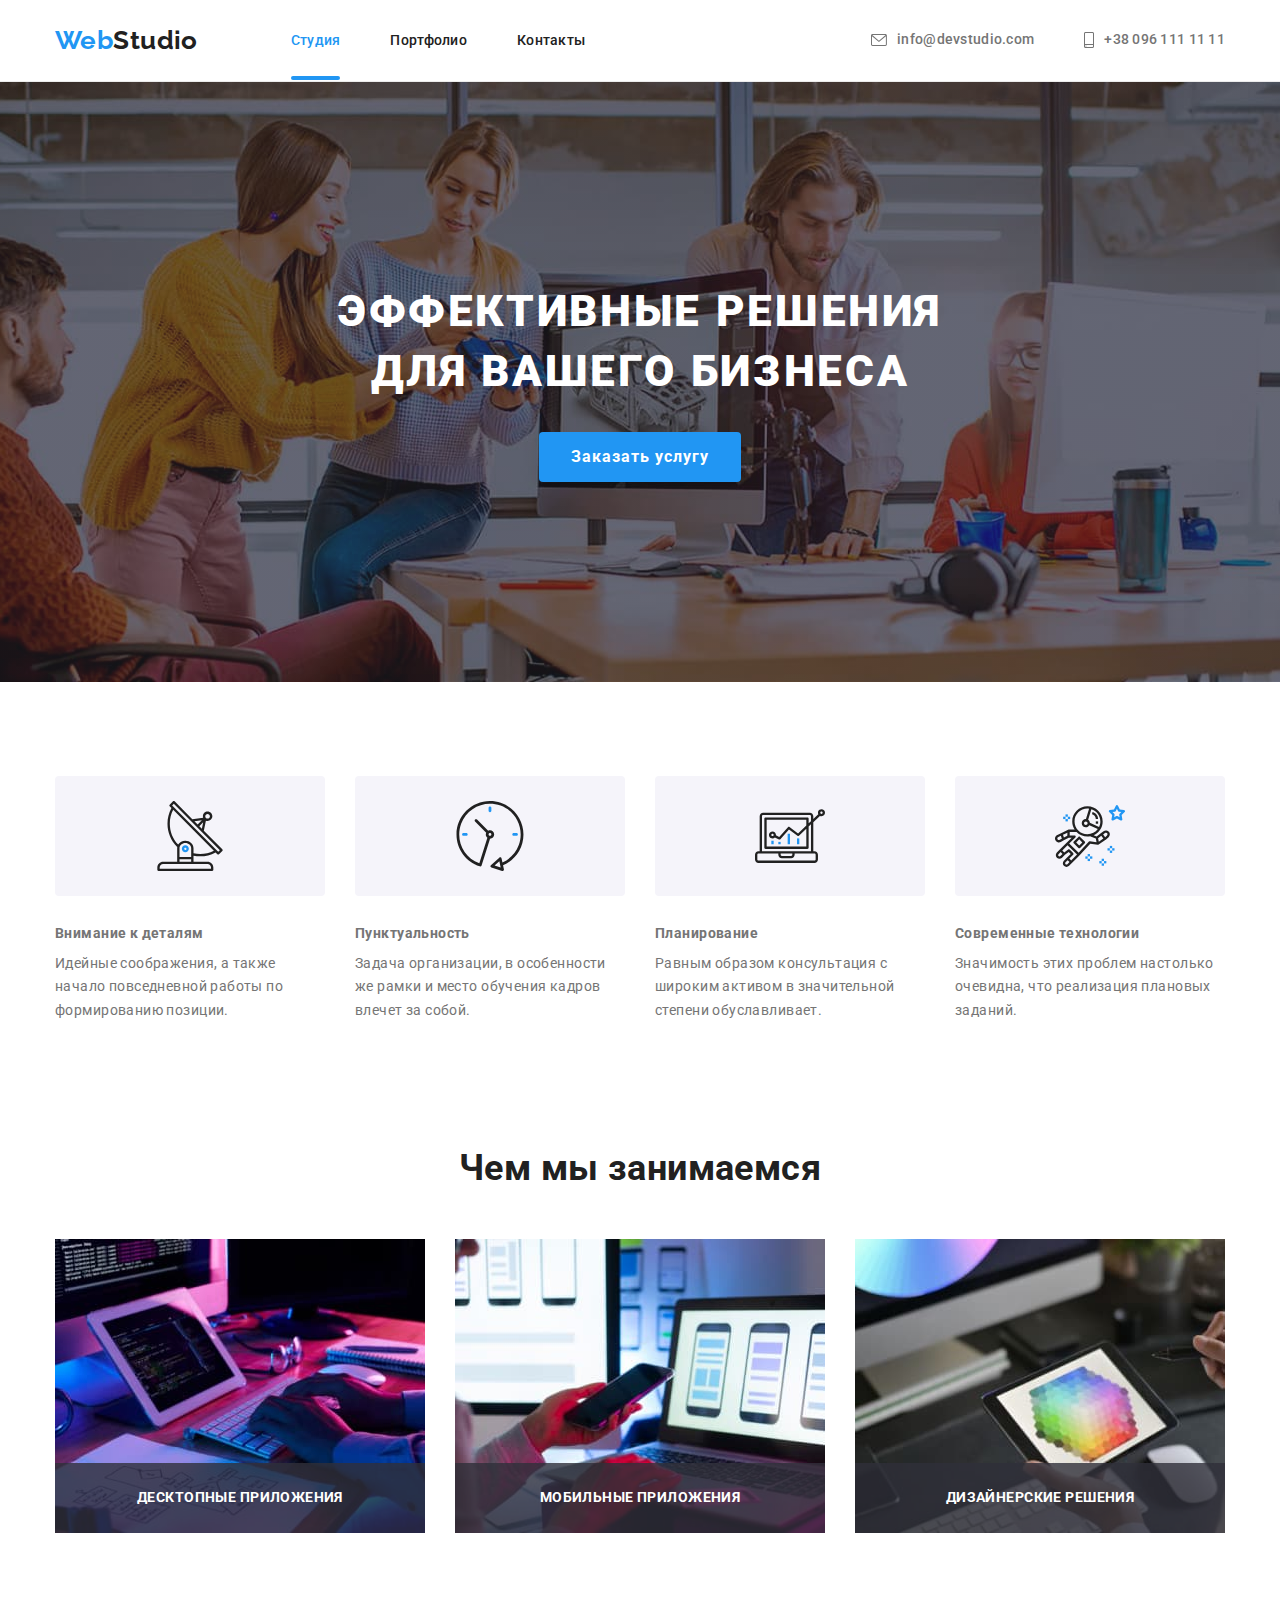
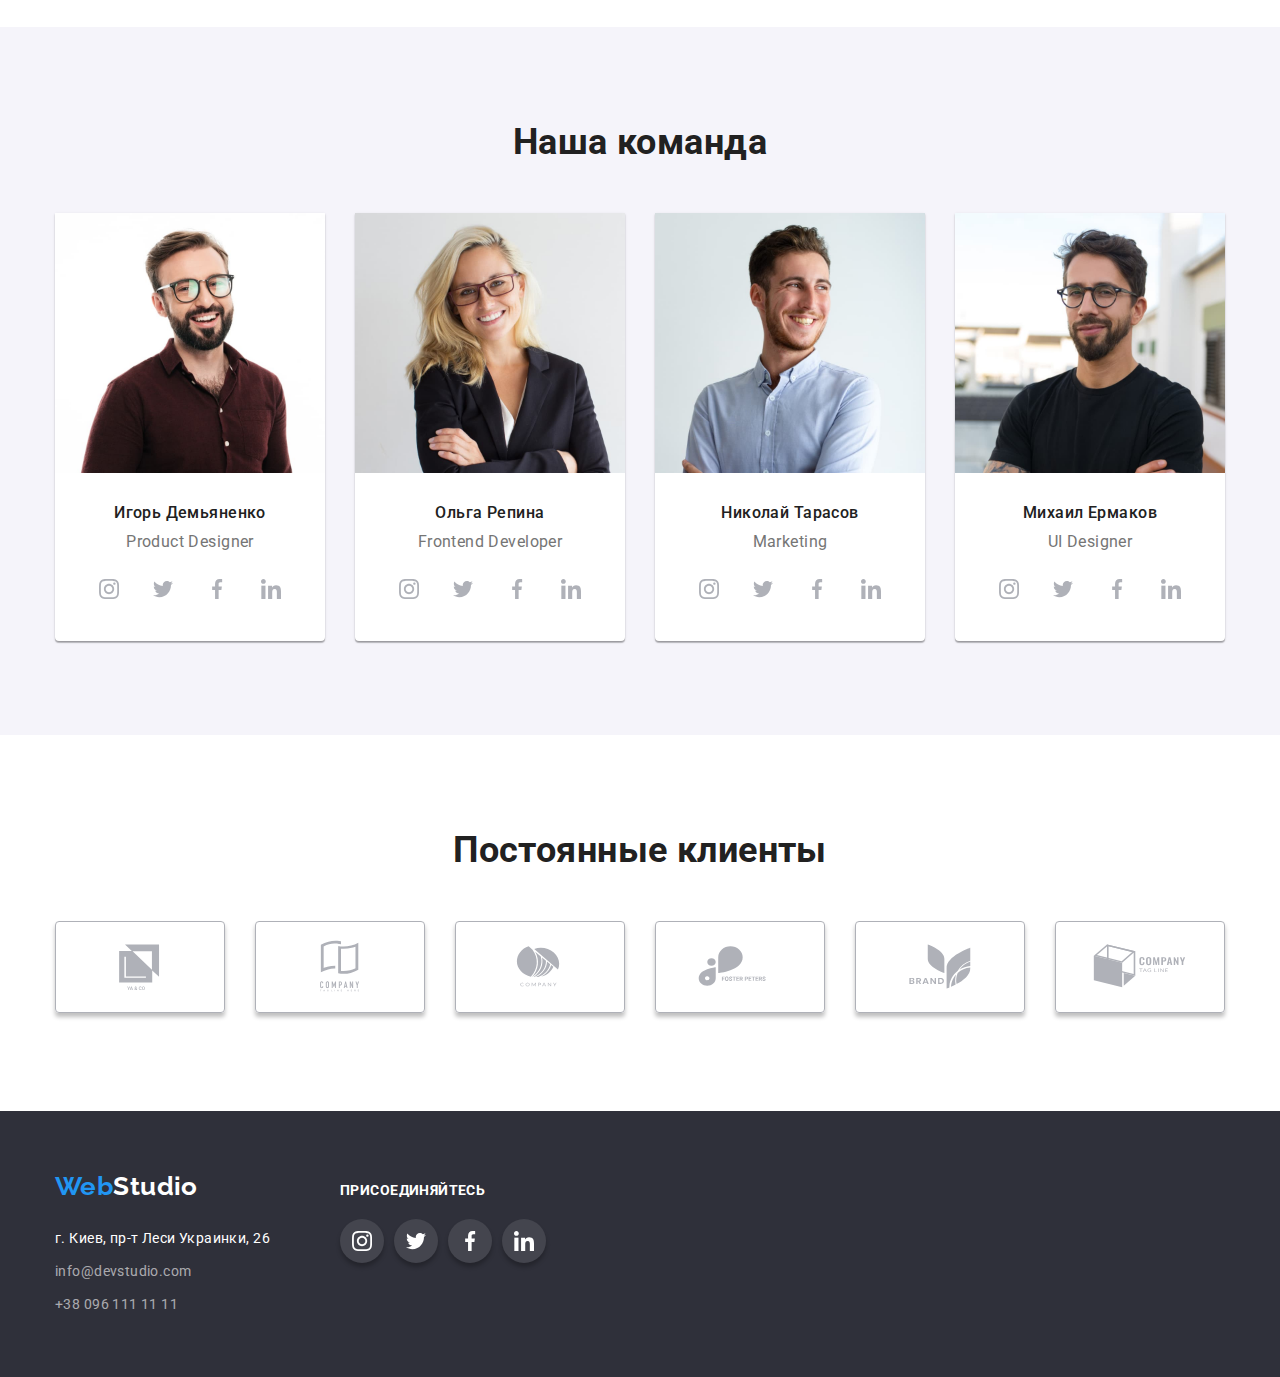
==== commit 3a4d5f7c: "Update index.html" ====
--- a/index.html
+++ b/index.html
@@ -62,7 +62,7 @@
         <div class="modal">
           <button type="button" class="modal-button" data-modal-close>
             <svg class="modal-close-icon" width="11" height="11">
-              <use href="/images/symbol-defs.svg#icon-close"></use>
+              <use href="./images/symbol-defs.svg#icon-close"></use>
             </svg>
           </button>
         </div>
--- a/css/styles.css
+++ b/css/styles.css
@@ -142,7 +142,12 @@
   content: "";
   background-color: var(--accent);
   position: absolute;
-  
+  width: 100%;
+  height: 4px;
+  bottom: 0;
+  left: 0;
+  border-radius: 2px;
+}
 .site-nav {
   display: flex;
 }
